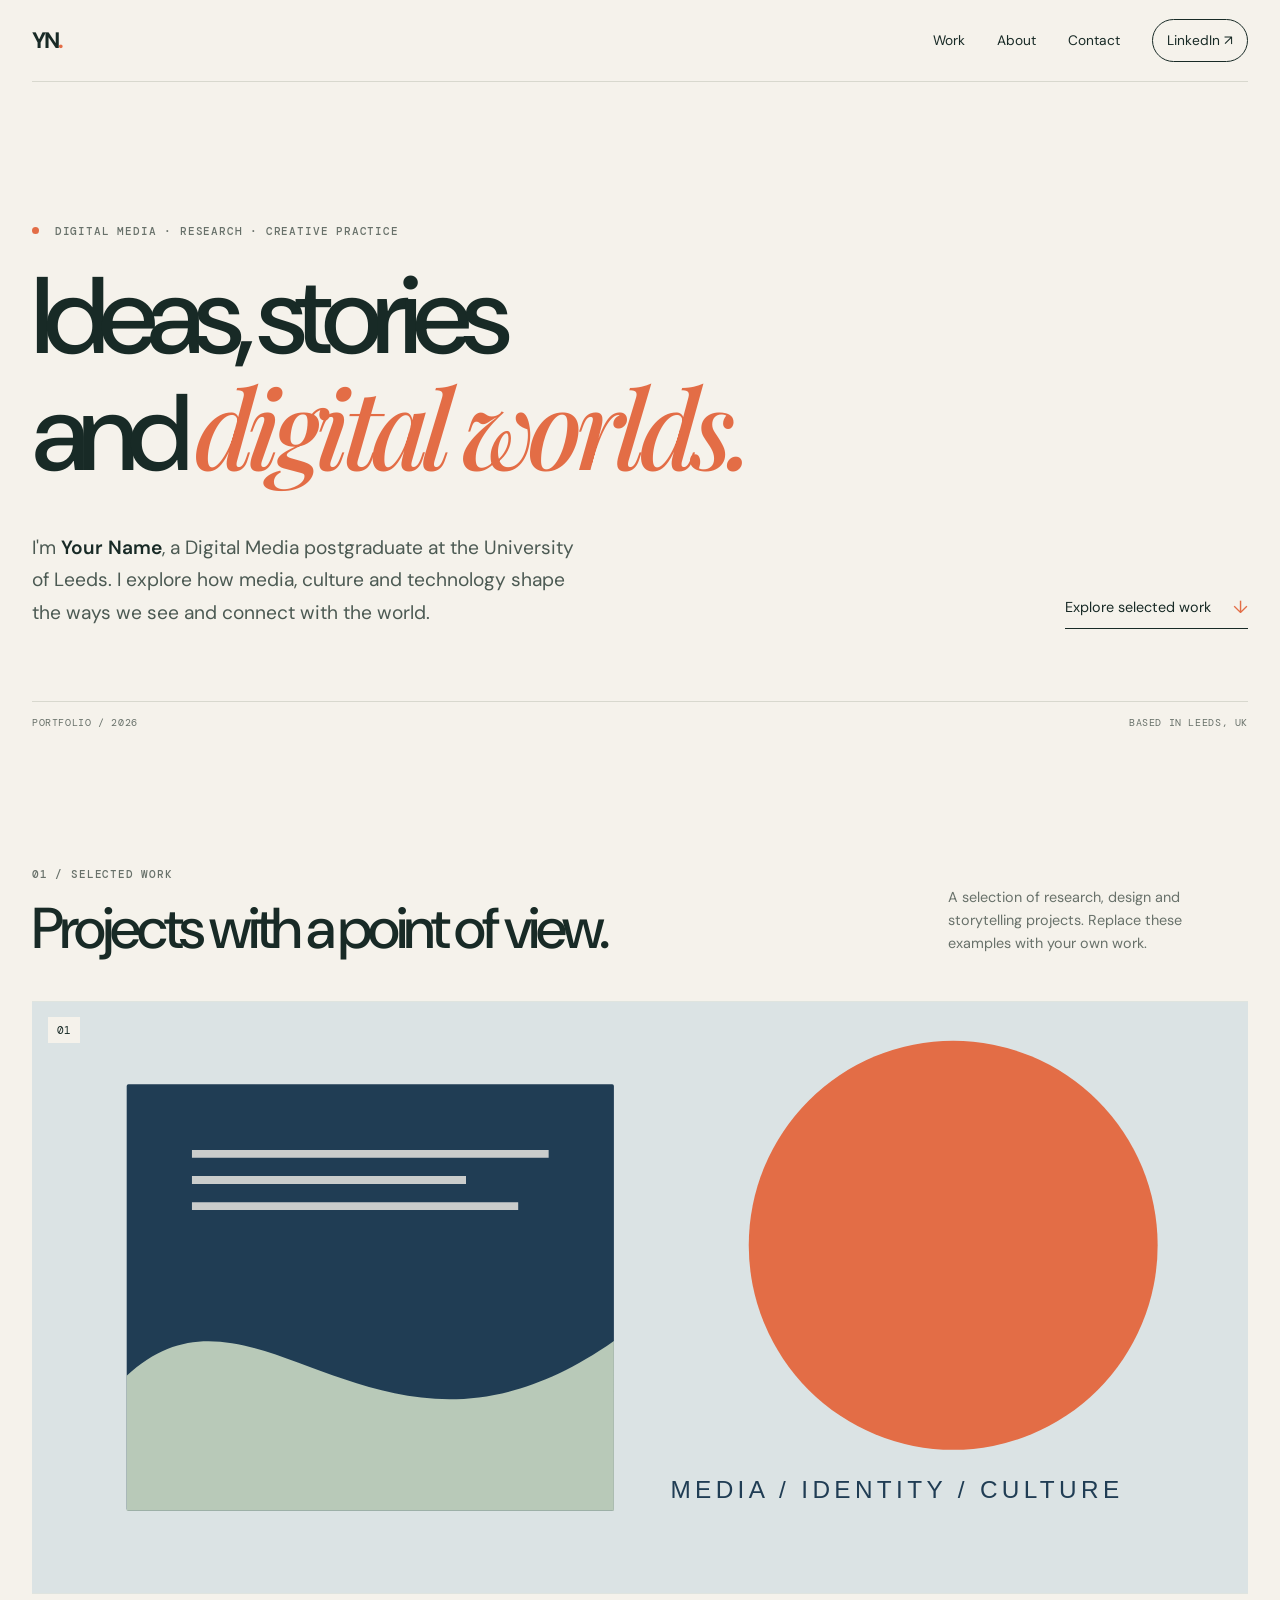
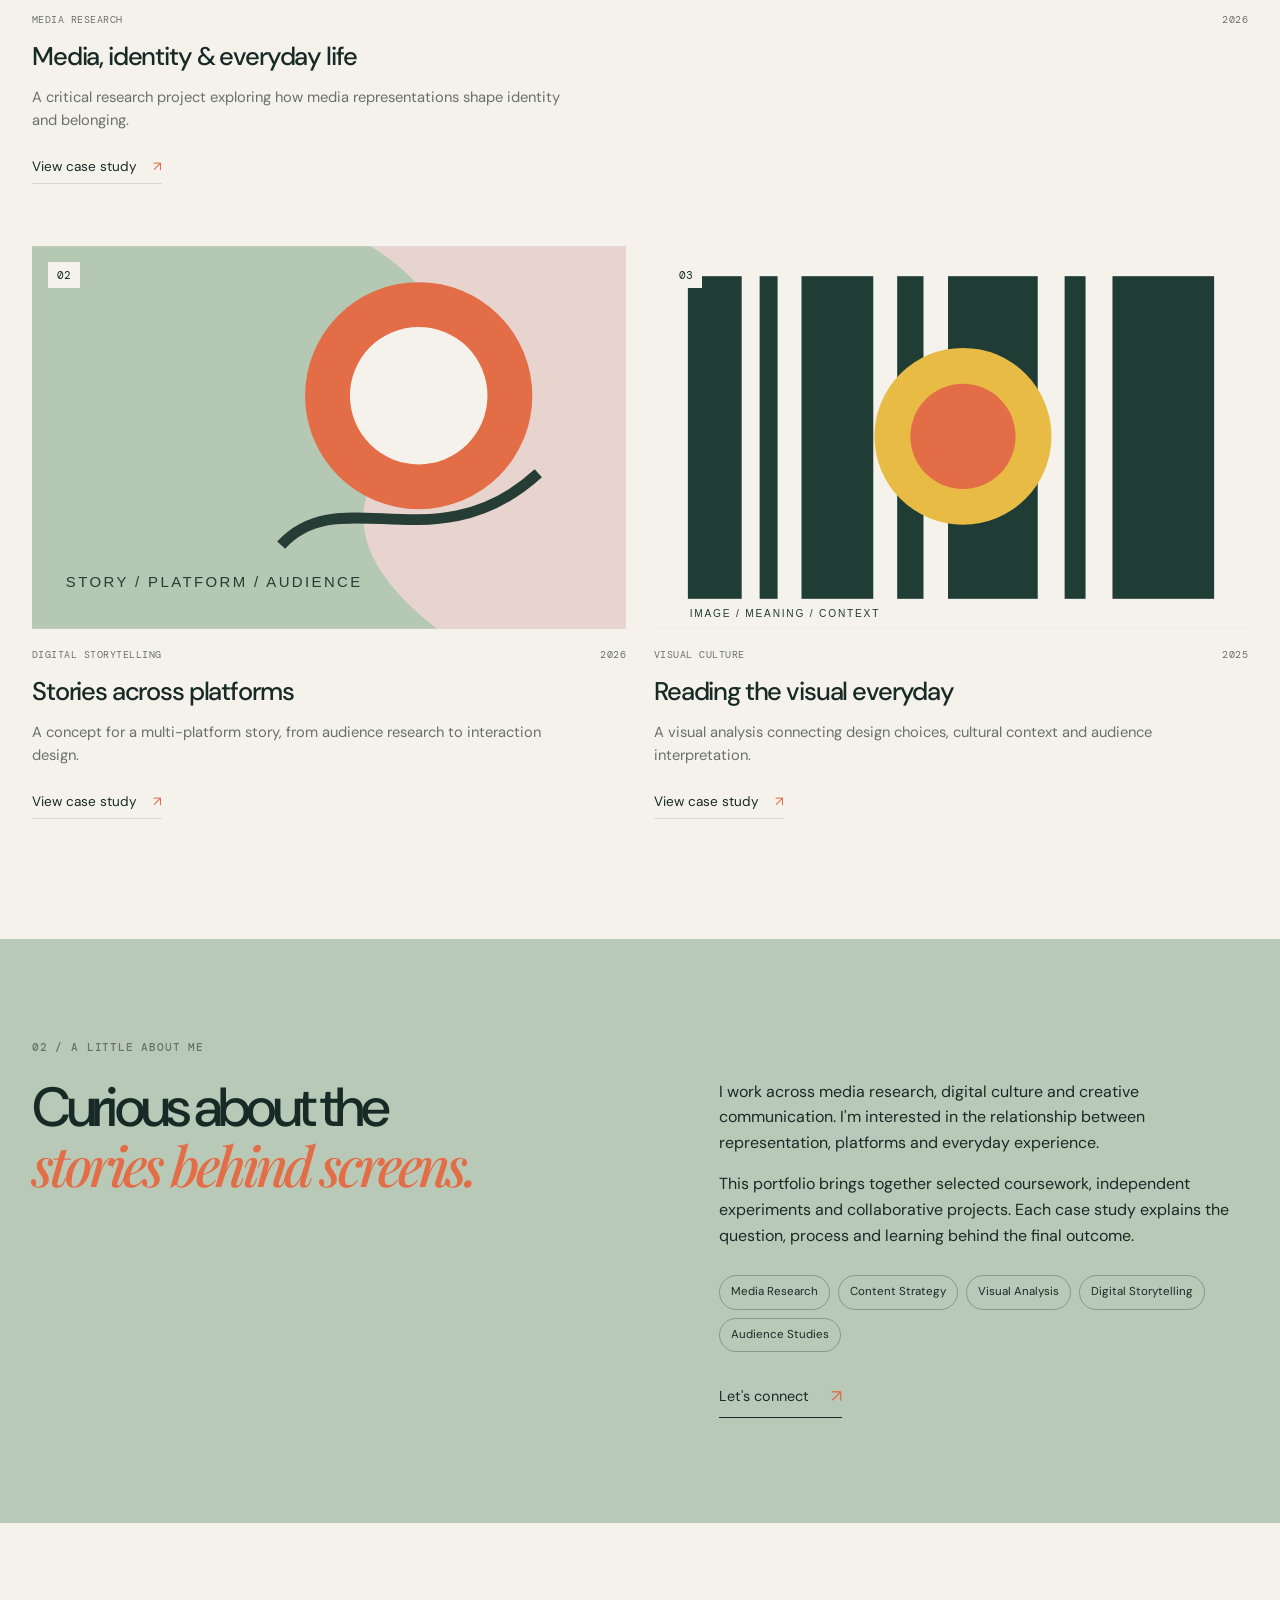
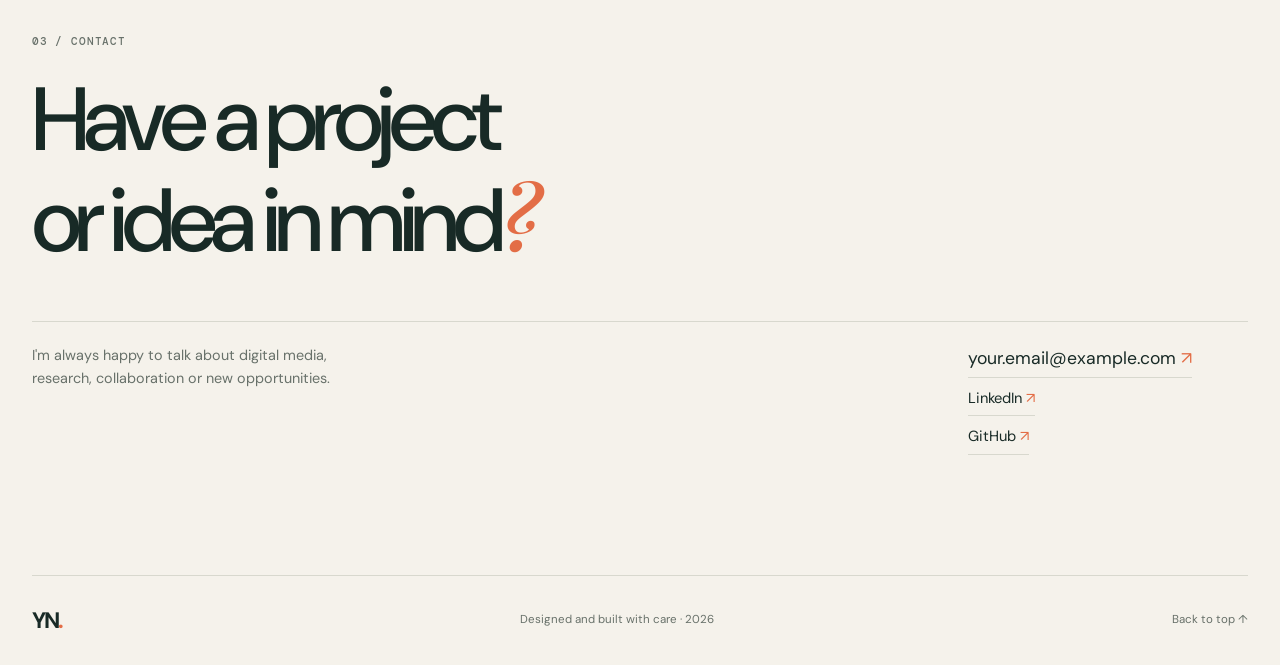
==== index.html @ c0934426 "Add files via upload" ====
<!doctype html>
<html lang="en">
<head>
  <meta charset="utf-8">
  <meta name="viewport" content="width=device-width, initial-scale=1">
  <meta name="description" content="Digital media portfolio featuring research, storytelling, and creative projects.">
  <title>Your Name — Digital Media Portfolio</title>
  <link rel="stylesheet" href="style.css">
  <script src="script.js" defer></script>
</head>
<body>
  <a class="skip-link" href="#main">Skip to content</a>
  <header class="site-header">
    <a class="wordmark" href="index.html" aria-label="Your Name homepage">YN<span>.</span></a>
    <button class="nav-toggle" type="button" aria-expanded="false" aria-controls="primary-nav">
      <span class="nav-toggle-lines" aria-hidden="true"></span>
      <span class="sr-only">Toggle navigation</span>
    </button>
    <nav class="primary-nav" id="primary-nav" aria-label="Primary navigation">
      <a href="#work">Work</a>
      <a href="#about">About</a>
      <a href="#contact">Contact</a>
      <a class="nav-resume" href="https://www.linkedin.com/" target="_blank" rel="noreferrer">LinkedIn ↗</a>
    </nav>
  </header>

  <main id="main">
    <section class="hero section-shell" id="home">
      <p class="eyebrow"><span class="status-dot"></span> DIGITAL MEDIA · RESEARCH · CREATIVE PRACTICE</p>
      <h1>Ideas, stories<br>and <span class="serif-accent">digital worlds.</span></h1>
      <div class="hero-bottom">
        <p class="hero-intro">I'm <strong>Your Name</strong>, a Digital Media postgraduate at the University of Leeds. I explore how media, culture and technology shape the ways we see and connect with the world.</p>
        <a class="text-link" href="#work">Explore selected work <span aria-hidden="true">↓</span></a>
      </div>
      <div class="hero-rule"><span>PORTFOLIO / 2026</span><span>BASED IN LEEDS, UK</span></div>
    </section>

    <section class="work-section section-shell" id="work">
      <div class="section-heading">
        <div><p class="eyebrow">01 / SELECTED WORK</p><h2>Projects with a point of view.</h2></div>
        <p class="section-note">A selection of research, design and storytelling projects. Replace these examples with your own work.</p>
      </div>
      <div class="project-grid">
        <article class="project-card project-card-featured">
          <a class="project-image" href="project-01.html" aria-label="Open Media and Identity project">
            <img src="assets/project-01.svg" alt="Abstract editorial artwork in blue, cream and orange">
            <span class="image-index">01</span>
          </a>
          <div class="project-meta"><span>MEDIA RESEARCH</span><span>2026</span></div>
          <h3><a href="project-01.html">Media, identity & everyday life</a></h3>
          <p>A critical research project exploring how media representations shape identity and belonging.</p>
          <a class="arrow-link" href="project-01.html">View case study <span aria-hidden="true">↗</span></a>
        </article>
        <article class="project-card">
          <a class="project-image" href="project-02.html" aria-label="Open Digital Storytelling project">
            <img src="assets/project-02.svg" alt="Abstract digital storytelling artwork with layered pink and green shapes">
            <span class="image-index">02</span>
          </a>
          <div class="project-meta"><span>DIGITAL STORYTELLING</span><span>2026</span></div>
          <h3><a href="project-02.html">Stories across platforms</a></h3>
          <p>A concept for a multi-platform story, from audience research to interaction design.</p>
          <a class="arrow-link" href="project-02.html">View case study <span aria-hidden="true">↗</span></a>
        </article>
        <article class="project-card">
          <a class="project-image" href="project-03.html" aria-label="Open Visual Culture project">
            <img src="assets/project-03.svg" alt="Abstract visual culture artwork made from black-and-white patterns and a yellow circle">
            <span class="image-index">03</span>
          </a>
          <div class="project-meta"><span>VISUAL CULTURE</span><span>2025</span></div>
          <h3><a href="project-03.html">Reading the visual everyday</a></h3>
          <p>A visual analysis connecting design choices, cultural context and audience interpretation.</p>
          <a class="arrow-link" href="project-03.html">View case study <span aria-hidden="true">↗</span></a>
        </article>
      </div>
    </section>

    <section class="about-section" id="about">
      <div class="section-shell about-layout">
        <div><p class="eyebrow">02 / A LITTLE ABOUT ME</p><h2>Curious about the<br><span class="serif-accent">stories behind screens.</span></h2></div>
        <div class="about-copy">
          <p>I work across media research, digital culture and creative communication. I'm interested in the relationship between representation, platforms and everyday experience.</p>
          <p>This portfolio brings together selected coursework, independent experiments and collaborative projects. Each case study explains the question, process and learning behind the final outcome.</p>
          <div class="skill-tags" aria-label="Areas of interest"><span>Media Research</span><span>Content Strategy</span><span>Visual Analysis</span><span>Digital Storytelling</span><span>Audience Studies</span></div>
          <a class="text-link" href="#contact">Let's connect <span aria-hidden="true">↗</span></a>
        </div>
      </div>
    </section>

    <section class="contact-section section-shell" id="contact">
      <p class="eyebrow">03 / CONTACT</p>
      <h2>Have a project<br>or idea in mind<span class="serif-accent">?</span></h2>
      <div class="contact-bottom">
        <p>I'm always happy to talk about digital media, research, collaboration or new opportunities.</p>
        <div class="contact-links">
          <a class="contact-email" href="mailto:your.email@example.com">your.email@example.com <span aria-hidden="true">↗</span></a>
          <a href="https://www.linkedin.com/" target="_blank" rel="noreferrer">LinkedIn <span aria-hidden="true">↗</span></a>
          <a href="https://github.com/" target="_blank" rel="noreferrer">GitHub <span aria-hidden="true">↗</span></a>
        </div>
      </div>
    </section>
  </main>

  <footer class="site-footer section-shell"><a class="wordmark" href="#home">YN<span>.</span></a><p>Designed and built with care · <span id="year">2026</span></p><a href="#home">Back to top ↑</a></footer>
</body>
</html>
---- style.css ----
@import url('https://fonts.googleapis.com/css2?family=DM+Mono:wght@400;500&family=DM+Sans:wght@400;500;600;700&family=Playfair+Display:ital,wght@1,500&display=swap');

:root {
  --paper: #f5f2eb;
  --ink: #182a26;
  --muted: #68716a;
  --line: #d8d8ce;
  --accent: #e36d46;
  --green: #b9c9b7;
  --font-body: 'DM Sans', Arial, sans-serif;
  --font-mono: 'DM Mono', monospace;
  --page-width: 1240px;
}

* { box-sizing: border-box; }
html { scroll-behavior: smooth; scroll-padding-top: 90px; }
body { margin: 0; background: var(--paper); color: var(--ink); font-family: var(--font-body); line-height: 1.6; }
a { color: inherit; text-decoration: none; }
img { display: block; max-width: 100%; }
button { font: inherit; }
::selection { background: var(--accent); color: #fffaf2; }
.section-shell { width: min(var(--page-width), calc(100% - 64px)); margin-inline: auto; }
.sr-only { position: absolute; width: 1px; height: 1px; padding: 0; margin: -1px; overflow: hidden; clip: rect(0,0,0,0); white-space: nowrap; border: 0; }
.skip-link { position: absolute; z-index: 100; top: -60px; left: 16px; background: var(--ink); color: white; padding: 10px 14px; }
.skip-link:focus { top: 12px; }

.site-header { height: 82px; width: min(var(--page-width), calc(100% - 64px)); margin: auto; display: flex; align-items: center; justify-content: space-between; border-bottom: 1px solid var(--line); }
.wordmark { font-size: 1.4rem; font-weight: 700; letter-spacing: -.08em; }
.wordmark span { color: var(--accent); }
.primary-nav { display: flex; align-items: center; gap: 32px; font-size: .86rem; }
.primary-nav a { transition: color .2s ease; }
.primary-nav a:hover, .primary-nav a:focus-visible { color: var(--accent); }
.primary-nav .nav-resume { border: 1px solid var(--ink); padding: 9px 14px; border-radius: 100px; }
.nav-toggle { display: none; }

.hero { padding-top: clamp(76px, 11vw, 150px); padding-bottom: 32px; }
.eyebrow { margin: 0 0 24px; color: var(--muted); font: 500 .68rem/1.5 var(--font-mono); letter-spacing: .075em; }
.status-dot { display: inline-block; width: 7px; height: 7px; margin-right: 8px; border-radius: 50%; background: var(--accent); vertical-align: 1px; }
h1, h2, h3, p { margin-top: 0; }
h1 { max-width: 950px; margin-bottom: 44px; font-size: clamp(3.4rem, 8.5vw, 7.8rem); font-weight: 500; line-height: .99; letter-spacing: -.085em; }
.serif-accent { color: var(--accent); font-family: 'Playfair Display', Georgia, serif; font-weight: 500; font-style: italic; letter-spacing: -.07em; }
.hero-bottom { display: flex; justify-content: space-between; align-items: end; gap: 36px; padding-bottom: 72px; }
.hero-intro { max-width: 550px; margin: 0; color: #4c5a53; font-size: clamp(1rem, 1.5vw, 1.2rem); line-height: 1.7; }
.hero-intro strong { color: var(--ink); font-weight: 600; }
.text-link { display: inline-flex; align-items: center; gap: 22px; padding-bottom: 7px; border-bottom: 1px solid var(--ink); font-size: .9rem; white-space: nowrap; }
.text-link span { color: var(--accent); font-size: 1.1rem; }
.hero-rule { display: flex; justify-content: space-between; padding-top: 14px; border-top: 1px solid var(--line); color: var(--muted); font: .64rem var(--font-mono); letter-spacing: .06em; }

.work-section { padding-top: 105px; padding-bottom: 120px; }
.section-heading { display: flex; justify-content: space-between; align-items: end; gap: 32px; margin-bottom: 42px; }
.section-heading .eyebrow { margin-bottom: 16px; }
h2 { margin-bottom: 0; font-size: clamp(2rem, 4.5vw, 4.2rem); line-height: 1.04; font-weight: 500; letter-spacing: -.07em; }
.section-note { max-width: 300px; margin: 0 0 4px; color: var(--muted); font-size: .9rem; }
.project-grid { display: grid; grid-template-columns: repeat(2, minmax(0, 1fr)); gap: 62px 28px; }
.project-card-featured { grid-column: 1 / -1; }
.project-image { position: relative; display: block; overflow: hidden; background: #e1e4da; aspect-ratio: 1.55; }
.project-card-featured .project-image { aspect-ratio: 2.05; }
.project-image img { width: 100%; height: 100%; object-fit: cover; transition: transform .5s cubic-bezier(.2,.65,.3,1); }
.project-image:hover img, .project-image:focus-visible img { transform: scale(1.025); }
.image-index { position: absolute; top: 16px; left: 16px; padding: 6px 9px; color: var(--ink); background: var(--paper); font: .7rem var(--font-mono); }
.project-meta { display: flex; justify-content: space-between; margin-top: 19px; color: var(--muted); font: .62rem var(--font-mono); letter-spacing: .05em; }
.project-card h3 { margin: 11px 0 8px; font-size: clamp(1.35rem, 2vw, 1.8rem); font-weight: 500; letter-spacing: -.045em; }
.project-card h3 a:hover { color: var(--accent); }
.project-card > p { max-width: 540px; margin-bottom: 20px; color: var(--muted); font-size: .92rem; }
.arrow-link { display: inline-flex; gap: 16px; align-items: center; font-size: .85rem; border-bottom: 1px solid var(--line); padding-bottom: 5px; }
.arrow-link span { color: var(--accent); }

.about-section { padding-block: 100px 105px; background: var(--green); }
.about-layout { display: grid; grid-template-columns: 1.05fr .95fr; gap: 8vw; }
.about-layout h2 { font-size: clamp(2.2rem, 4.3vw, 4.1rem); }
.about-copy { padding-top: 40px; }
.about-copy p { max-width: 550px; font-size: 1rem; }
.skill-tags { display: flex; flex-wrap: wrap; gap: 8px; margin: 27px 0 30px; }
.skill-tags span { border: 1px solid rgba(24,42,38,.3); border-radius: 100px; padding: 7px 11px; font-size: .72rem; }

.contact-section { padding-top: 110px; padding-bottom: 120px; }
.contact-section h2 { font-size: clamp(3rem, 7vw, 6.4rem); }
.contact-bottom { display: flex; justify-content: space-between; gap: 40px; margin-top: 54px; padding-top: 22px; border-top: 1px solid var(--line); }
.contact-bottom > p { max-width: 330px; color: var(--muted); font-size: .9rem; }
.contact-links { min-width: 280px; display: flex; flex-direction: column; align-items: flex-start; gap: 9px; font-size: .92rem; }
.contact-links a { border-bottom: 1px solid var(--line); padding-bottom: 5px; }
.contact-links a span { color: var(--accent); }
.contact-email { font-size: 1.1rem; }
.site-footer { display: flex; align-items: center; justify-content: space-between; gap: 24px; min-height: 90px; border-top: 1px solid var(--line); color: var(--muted); font-size: .72rem; }
.site-footer p { margin: 0; }
.site-footer .wordmark { color: var(--ink); }

/* Case-study pages */
.case-hero { padding-top: 90px; padding-bottom: 60px; }
.back-link { display: inline-block; margin-bottom: 52px; color: var(--muted); font-size: .82rem; }
.back-link:hover { color: var(--accent); }
.case-hero h1 { max-width: 950px; margin-bottom: 30px; font-size: clamp(3rem, 7vw, 6.7rem); }
.case-deck { max-width: 660px; color: #4c5a53; font-size: clamp(1.05rem, 1.7vw, 1.35rem); }
.case-facts { display: grid; grid-template-columns: repeat(3, minmax(0, 1fr)); gap: 20px; margin-top: 54px; padding-top: 18px; border-top: 1px solid var(--line); }
.case-fact-label { display: block; margin-bottom: 6px; color: var(--muted); font: .65rem var(--font-mono); text-transform: uppercase; }
.case-fact-value { font-size: .9rem; }
.case-cover { width: 100%; max-height: 620px; aspect-ratio: 1.75; object-fit: cover; background: var(--green); }
.case-content { width: min(820px, calc(100% - 48px)); margin: 80px auto 110px; }
.case-content section { display: grid; grid-template-columns: 170px 1fr; gap: 30px; padding: 28px 0; border-top: 1px solid var(--line); }
.case-content h2 { font-size: 1rem; letter-spacing: -.02em; }
.case-content p, .case-content li { color: #4c5a53; font-size: .97rem; }
.case-content p:last-child { margin-bottom: 0; }
.case-content ul { padding-left: 20px; }
.case-next { margin-top: 38px; padding: 28px; background: #e7e5dc; }
.case-next p { margin-bottom: 8px; font: .65rem var(--font-mono); text-transform: uppercase; }
.case-next a { display: inline-block; font-size: 1.25rem; border-bottom: 1px solid var(--ink); }

@media (max-width: 720px) {
  .section-shell, .site-header { width: min(100% - 40px, var(--page-width)); }
  .site-header { height: 70px; }
  .nav-toggle { display: block; width: 42px; height: 42px; border: 1px solid var(--line); border-radius: 50%; background: transparent; cursor: pointer; }
  .nav-toggle-lines, .nav-toggle-lines::before, .nav-toggle-lines::after { display: block; position: relative; width: 16px; height: 1px; margin: auto; background: var(--ink); content: ''; }
  .nav-toggle-lines::before { position: absolute; top: -5px; }
  .nav-toggle-lines::after { position: absolute; top: 5px; }
  .primary-nav { display: none; position: absolute; z-index: 10; top: 70px; left: 0; right: 0; padding: 22px 20px 26px; flex-direction: column; align-items: flex-start; gap: 20px; background: var(--paper); border-bottom: 1px solid var(--line); }
  .primary-nav.is-open { display: flex; }
  .primary-nav .nav-resume { padding: 7px 12px; }
  .hero { padding-top: 76px; }
  h1 { font-size: clamp(3.2rem, 15vw, 5.7rem); margin-bottom: 32px; }
  .hero-bottom, .section-heading, .contact-bottom { align-items: flex-start; flex-direction: column; }
  .hero-bottom { padding-bottom: 48px; gap: 25px; }
  .work-section { padding-block: 76px 84px; }
  .section-heading { gap: 18px; }
  .project-grid { grid-template-columns: 1fr; gap: 42px; }
  .project-card-featured { grid-column: auto; }
  .project-card-featured .project-image, .project-image { aspect-ratio: 1.25; }
  .about-section { padding-block: 76px; }
  .about-layout { grid-template-columns: 1fr; gap: 20px; }
  .about-copy { padding-top: 10px; }
  .contact-section { padding-block: 80px; }
  .contact-bottom { gap: 24px; margin-top: 34px; }
  .contact-links { min-width: 0; }
  .site-footer { flex-wrap: wrap; padding-block: 22px; }
  .site-footer p { order: 3; width: 100%; }
  .case-hero { padding-top: 64px; }
  .back-link { margin-bottom: 34px; }
  .case-facts { grid-template-columns: 1fr; gap: 16px; margin-top: 35px; }
  .case-content { margin-block: 55px 75px; }
  .case-content section { grid-template-columns: 1fr; gap: 14px; }
}

@media (prefers-reduced-motion: reduce) {
  html { scroll-behavior: auto; }
  *, *::before, *::after { transition-duration: .01ms !important; animation-duration: .01ms !important; animation-iteration-count: 1 !important; }
}
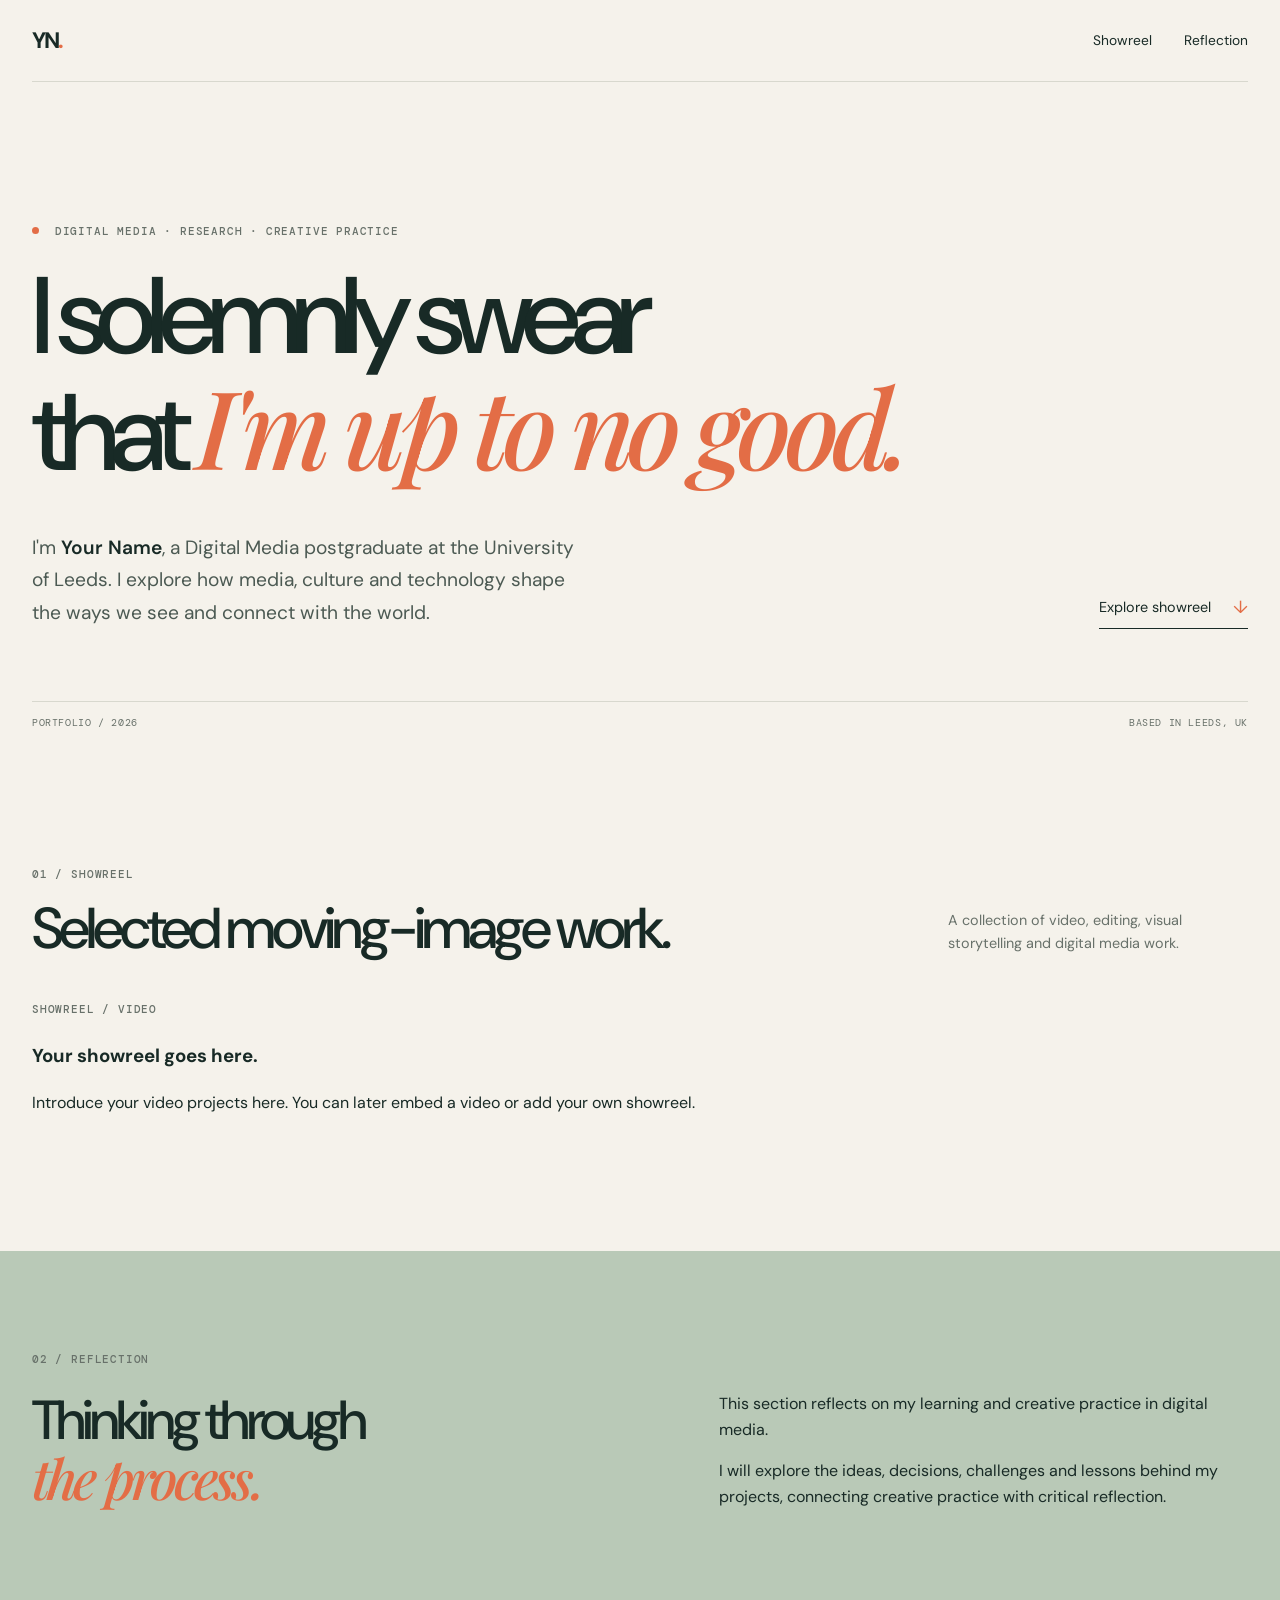
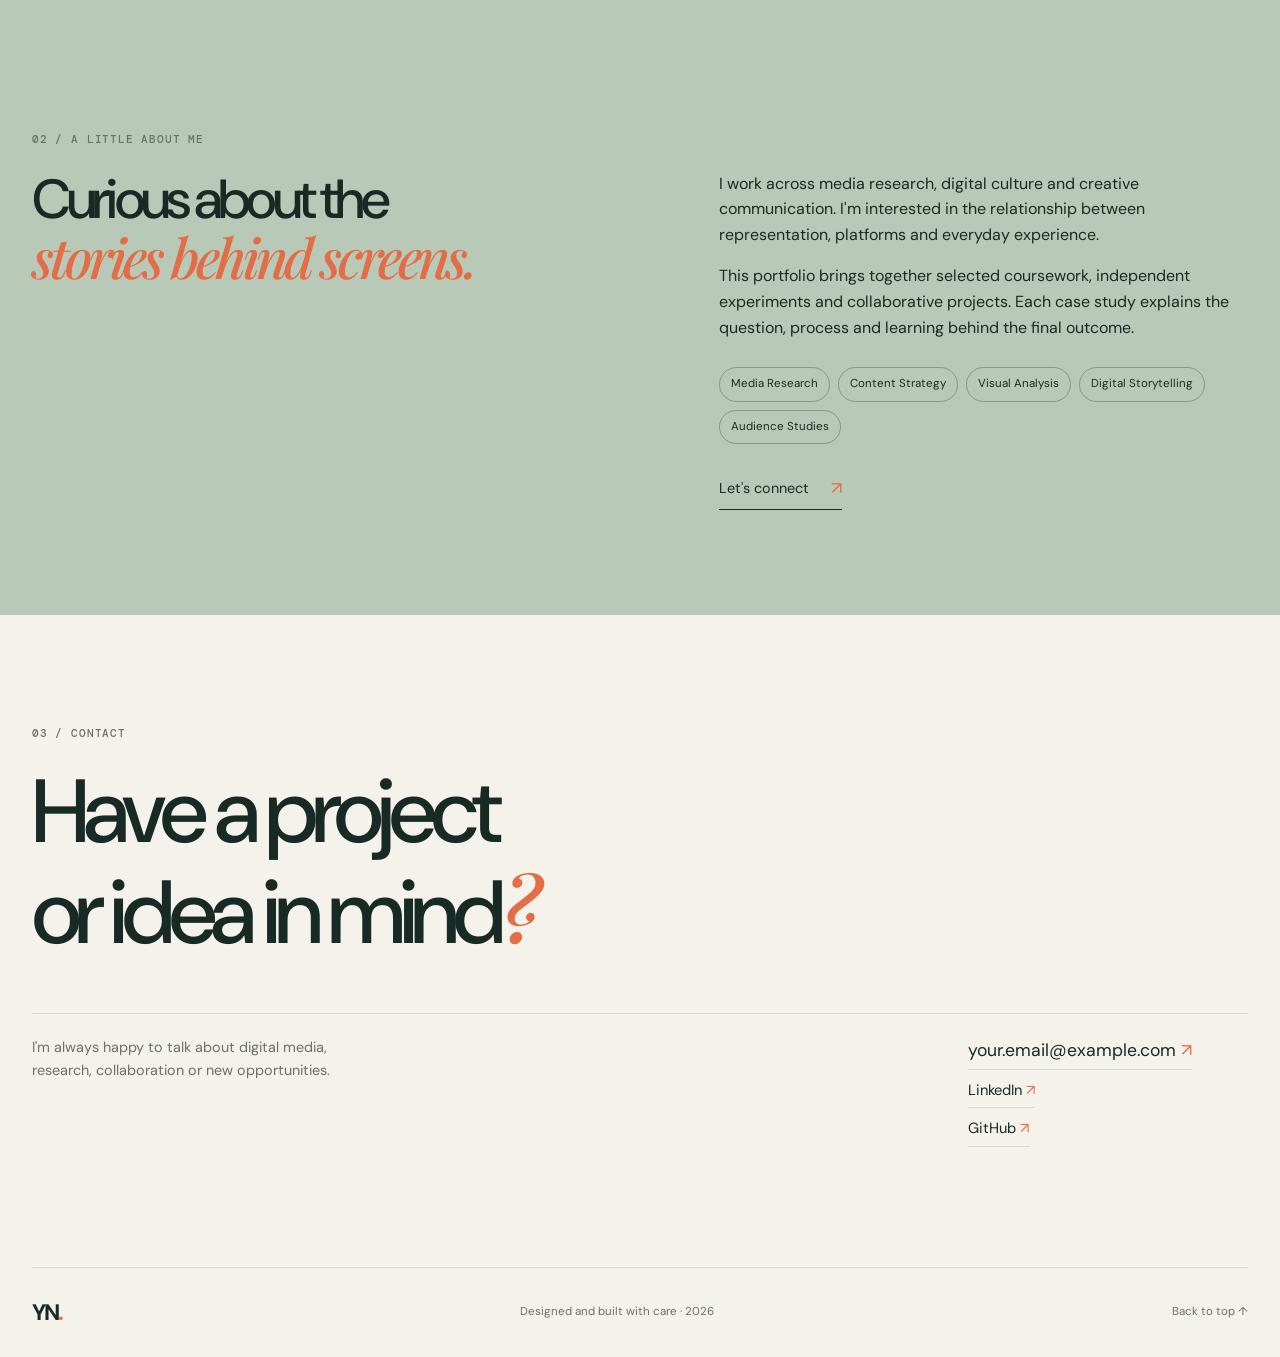
==== commit 2a0fcf78: "Revise navigation and add showreel/reflection sections Updated navigation links and modified hero se" ====
--- a/index.html
+++ b/index.html
@@ -16,63 +16,75 @@
       <span class="nav-toggle-lines" aria-hidden="true"></span>
       <span class="sr-only">Toggle navigation</span>
     </button>
-    <nav class="primary-nav" id="primary-nav" aria-label="Primary navigation">
-      <a href="#work">Work</a>
-      <a href="#about">About</a>
-      <a href="#contact">Contact</a>
-      <a class="nav-resume" href="https://www.linkedin.com/" target="_blank" rel="noreferrer">LinkedIn ↗</a>
-    </nav>
+   <nav class="primary-nav" id="primary-nav" aria-label="Primary navigation">
+  <a href="#showreel">Showreel</a>
+  <a href="#reflection">Reflection</a>
+</nav>
   </header>
 
   <main id="main">
     <section class="hero section-shell" id="home">
       <p class="eyebrow"><span class="status-dot"></span> DIGITAL MEDIA · RESEARCH · CREATIVE PRACTICE</p>
-      <h1>Ideas, stories<br>and <span class="serif-accent">digital worlds.</span></h1>
+      <h1>I solemnly swear<br>that <span class="serif-accent">I'm up to no good.</span></h1>
       <div class="hero-bottom">
         <p class="hero-intro">I'm <strong>Your Name</strong>, a Digital Media postgraduate at the University of Leeds. I explore how media, culture and technology shape the ways we see and connect with the world.</p>
-        <a class="text-link" href="#work">Explore selected work <span aria-hidden="true">↓</span></a>
+        <a class="text-link" href="#showreel">Explore showreel <span aria-hidden="true">↓</span></a>
       </div>
       <div class="hero-rule"><span>PORTFOLIO / 2026</span><span>BASED IN LEEDS, UK</span></div>
     </section>
 
-    <section class="work-section section-shell" id="work">
-      <div class="section-heading">
-        <div><p class="eyebrow">01 / SELECTED WORK</p><h2>Projects with a point of view.</h2></div>
-        <p class="section-note">A selection of research, design and storytelling projects. Replace these examples with your own work.</p>
-      </div>
-      <div class="project-grid">
-        <article class="project-card project-card-featured">
-          <a class="project-image" href="project-01.html" aria-label="Open Media and Identity project">
-            <img src="assets/project-01.svg" alt="Abstract editorial artwork in blue, cream and orange">
-            <span class="image-index">01</span>
-          </a>
-          <div class="project-meta"><span>MEDIA RESEARCH</span><span>2026</span></div>
-          <h3><a href="project-01.html">Media, identity & everyday life</a></h3>
-          <p>A critical research project exploring how media representations shape identity and belonging.</p>
-          <a class="arrow-link" href="project-01.html">View case study <span aria-hidden="true">↗</span></a>
-        </article>
-        <article class="project-card">
-          <a class="project-image" href="project-02.html" aria-label="Open Digital Storytelling project">
-            <img src="assets/project-02.svg" alt="Abstract digital storytelling artwork with layered pink and green shapes">
-            <span class="image-index">02</span>
-          </a>
-          <div class="project-meta"><span>DIGITAL STORYTELLING</span><span>2026</span></div>
-          <h3><a href="project-02.html">Stories across platforms</a></h3>
-          <p>A concept for a multi-platform story, from audience research to interaction design.</p>
-          <a class="arrow-link" href="project-02.html">View case study <span aria-hidden="true">↗</span></a>
-        </article>
-        <article class="project-card">
-          <a class="project-image" href="project-03.html" aria-label="Open Visual Culture project">
-            <img src="assets/project-03.svg" alt="Abstract visual culture artwork made from black-and-white patterns and a yellow circle">
-            <span class="image-index">03</span>
-          </a>
-          <div class="project-meta"><span>VISUAL CULTURE</span><span>2025</span></div>
-          <h3><a href="project-03.html">Reading the visual everyday</a></h3>
-          <p>A visual analysis connecting design choices, cultural context and audience interpretation.</p>
-          <a class="arrow-link" href="project-03.html">View case study <span aria-hidden="true">↗</span></a>
-        </article>
-      </div>
-    </section>
+   <!-- SHOWREEL MODULE -->
+<section class="work-section section-shell" id="showreel">
+  <div class="section-heading">
+    <div>
+      <p class="eyebrow">01 / SHOWREEL</p>
+      <h2>Selected moving-image work.</h2>
+    </div>
+
+    <p class="section-note">
+      A collection of video, editing, visual storytelling
+      and digital media work.
+    </p>
+  </div>
+
+  <div class="showreel-placeholder">
+    <p class="eyebrow">SHOWREEL / VIDEO</p>
+    <h3>Your showreel goes here.</h3>
+    <p>
+      Introduce your video projects here.
+      You can later embed a video or add your own showreel.
+    </p>
+  </div>
+</section>
+
+
+<!-- REFLECTION MODULE -->
+<section class="about-section" id="reflection">
+  <div class="section-shell about-layout">
+
+    <div>
+      <p class="eyebrow">02 / REFLECTION</p>
+      <h2>
+        Thinking through<br>
+        <span class="serif-accent">the process.</span>
+      </h2>
+    </div>
+
+    <div class="about-copy">
+      <p>
+        This section reflects on my learning and creative practice
+        in digital media.
+      </p>
+
+      <p>
+        I will explore the ideas, decisions, challenges and lessons
+        behind my projects, connecting creative practice with
+        critical reflection.
+      </p>
+    </div>
+
+  </div>
+</section>
 
     <section class="about-section" id="about">
       <div class="section-shell about-layout">
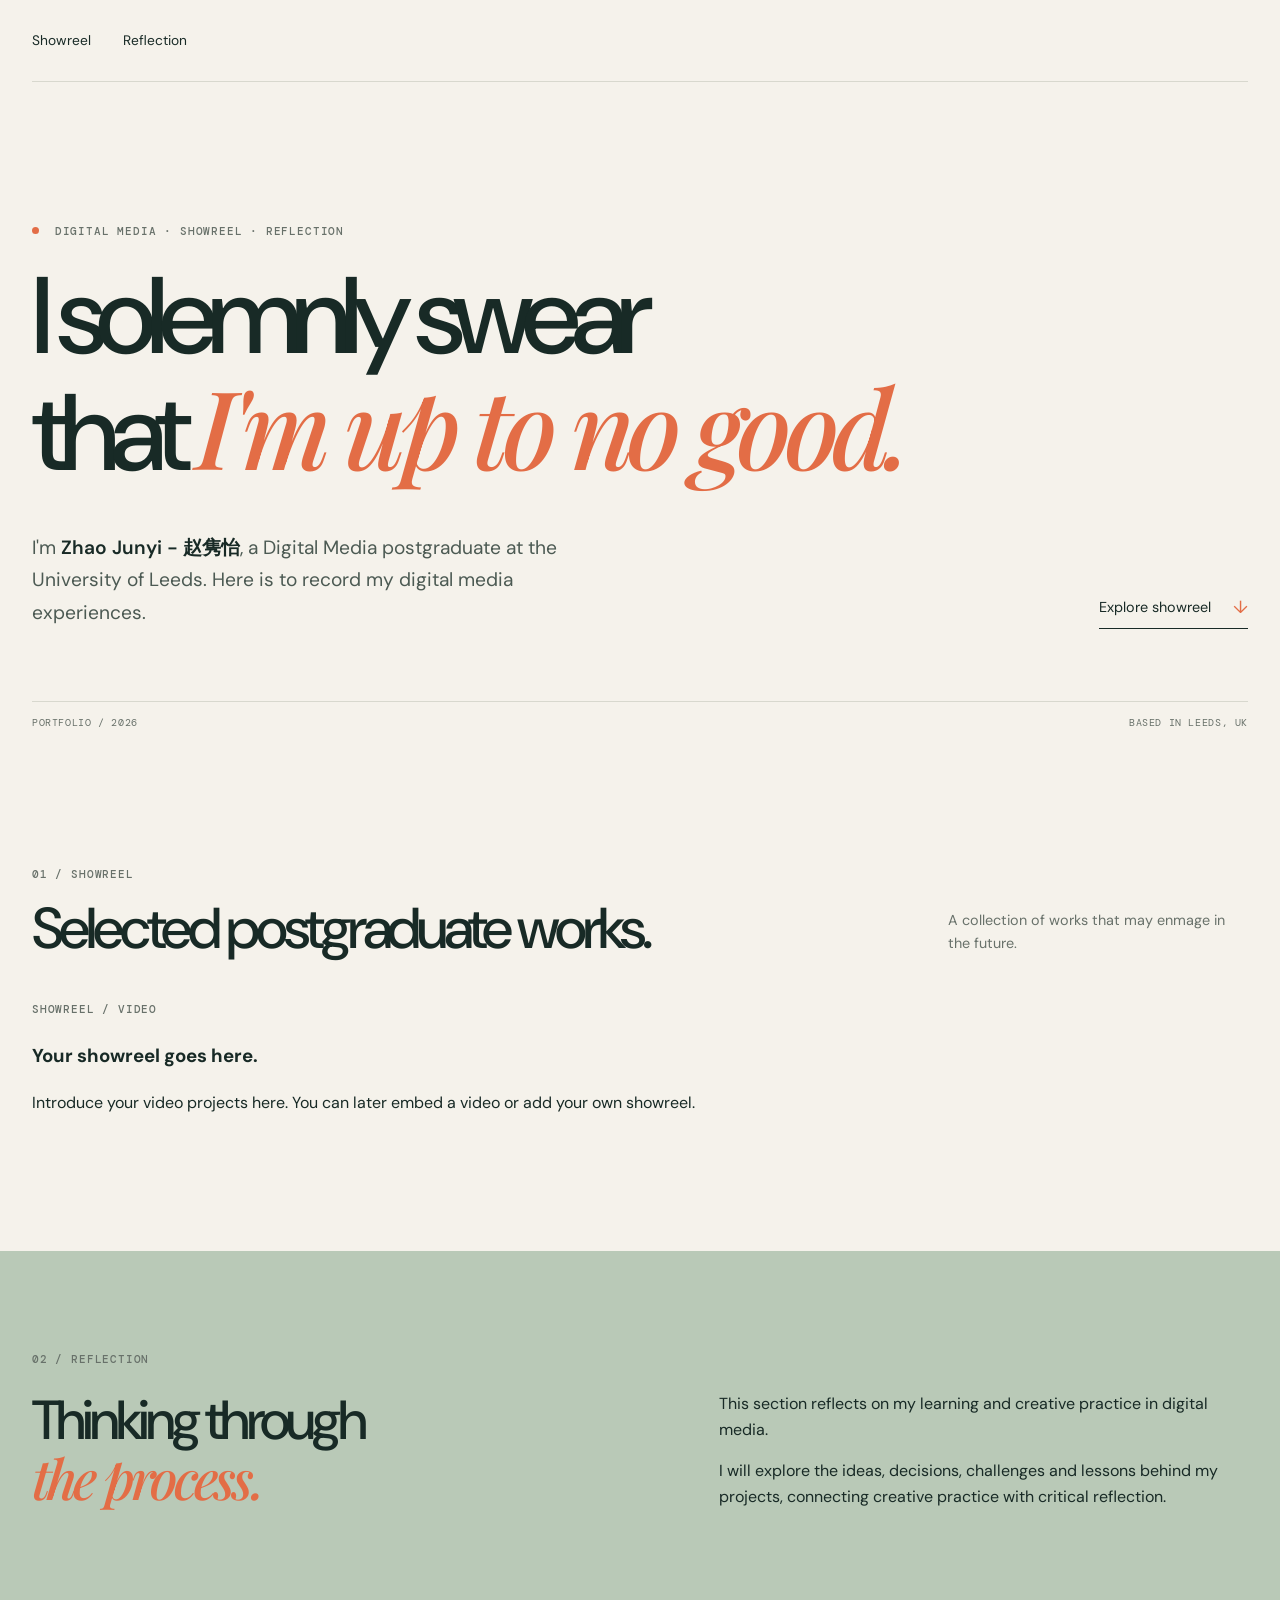
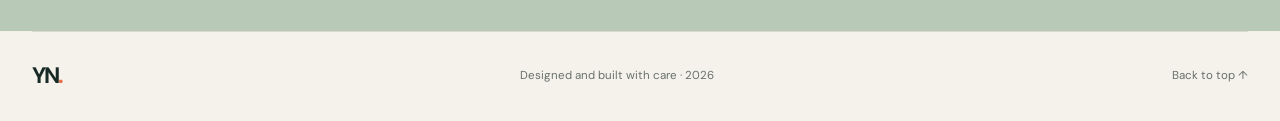
==== commit fb9ea3b1: "Revise hero content and remove about/contact sections Updated content in the hero section and modifi" ====
--- a/index.html
+++ b/index.html
@@ -11,7 +11,6 @@
 <body>
   <a class="skip-link" href="#main">Skip to content</a>
   <header class="site-header">
-    <a class="wordmark" href="index.html" aria-label="Your Name homepage">YN<span>.</span></a>
     <button class="nav-toggle" type="button" aria-expanded="false" aria-controls="primary-nav">
       <span class="nav-toggle-lines" aria-hidden="true"></span>
       <span class="sr-only">Toggle navigation</span>
@@ -24,10 +23,10 @@
 
   <main id="main">
     <section class="hero section-shell" id="home">
-      <p class="eyebrow"><span class="status-dot"></span> DIGITAL MEDIA · RESEARCH · CREATIVE PRACTICE</p>
+      <p class="eyebrow"><span class="status-dot"></span> DIGITAL MEDIA · SHOWREEL · REFLECTION</p>
       <h1>I solemnly swear<br>that <span class="serif-accent">I'm up to no good.</span></h1>
       <div class="hero-bottom">
-        <p class="hero-intro">I'm <strong>Your Name</strong>, a Digital Media postgraduate at the University of Leeds. I explore how media, culture and technology shape the ways we see and connect with the world.</p>
+        <p class="hero-intro">I'm <strong>Zhao Junyi - 赵隽怡</strong>, a Digital Media postgraduate at the University of Leeds. Here is to record my digital media experiences.</p>
         <a class="text-link" href="#showreel">Explore showreel <span aria-hidden="true">↓</span></a>
       </div>
       <div class="hero-rule"><span>PORTFOLIO / 2026</span><span>BASED IN LEEDS, UK</span></div>
@@ -38,12 +37,11 @@
   <div class="section-heading">
     <div>
       <p class="eyebrow">01 / SHOWREEL</p>
-      <h2>Selected moving-image work.</h2>
+      <h2>Selected postgraduate works.</h2>
     </div>
 
     <p class="section-note">
-      A collection of video, editing, visual storytelling
-      and digital media work.
+      A collection of works that may enmage in the future.
     </p>
   </div>
 
@@ -84,32 +82,8 @@
     </div>
 
   </div>
-</section>
 
-    <section class="about-section" id="about">
-      <div class="section-shell about-layout">
-        <div><p class="eyebrow">02 / A LITTLE ABOUT ME</p><h2>Curious about the<br><span class="serif-accent">stories behind screens.</span></h2></div>
-        <div class="about-copy">
-          <p>I work across media research, digital culture and creative communication. I'm interested in the relationship between representation, platforms and everyday experience.</p>
-          <p>This portfolio brings together selected coursework, independent experiments and collaborative projects. Each case study explains the question, process and learning behind the final outcome.</p>
-          <div class="skill-tags" aria-label="Areas of interest"><span>Media Research</span><span>Content Strategy</span><span>Visual Analysis</span><span>Digital Storytelling</span><span>Audience Studies</span></div>
-          <a class="text-link" href="#contact">Let's connect <span aria-hidden="true">↗</span></a>
-        </div>
-      </div>
-    </section>
-
-    <section class="contact-section section-shell" id="contact">
-      <p class="eyebrow">03 / CONTACT</p>
-      <h2>Have a project<br>or idea in mind<span class="serif-accent">?</span></h2>
-      <div class="contact-bottom">
-        <p>I'm always happy to talk about digital media, research, collaboration or new opportunities.</p>
-        <div class="contact-links">
-          <a class="contact-email" href="mailto:your.email@example.com">your.email@example.com <span aria-hidden="true">↗</span></a>
-          <a href="https://www.linkedin.com/" target="_blank" rel="noreferrer">LinkedIn <span aria-hidden="true">↗</span></a>
-          <a href="https://github.com/" target="_blank" rel="noreferrer">GitHub <span aria-hidden="true">↗</span></a>
-        </div>
-      </div>
-    </section>
+  
   </main>
 
   <footer class="site-footer section-shell"><a class="wordmark" href="#home">YN<span>.</span></a><p>Designed and built with care · <span id="year">2026</span></p><a href="#home">Back to top ↑</a></footer>
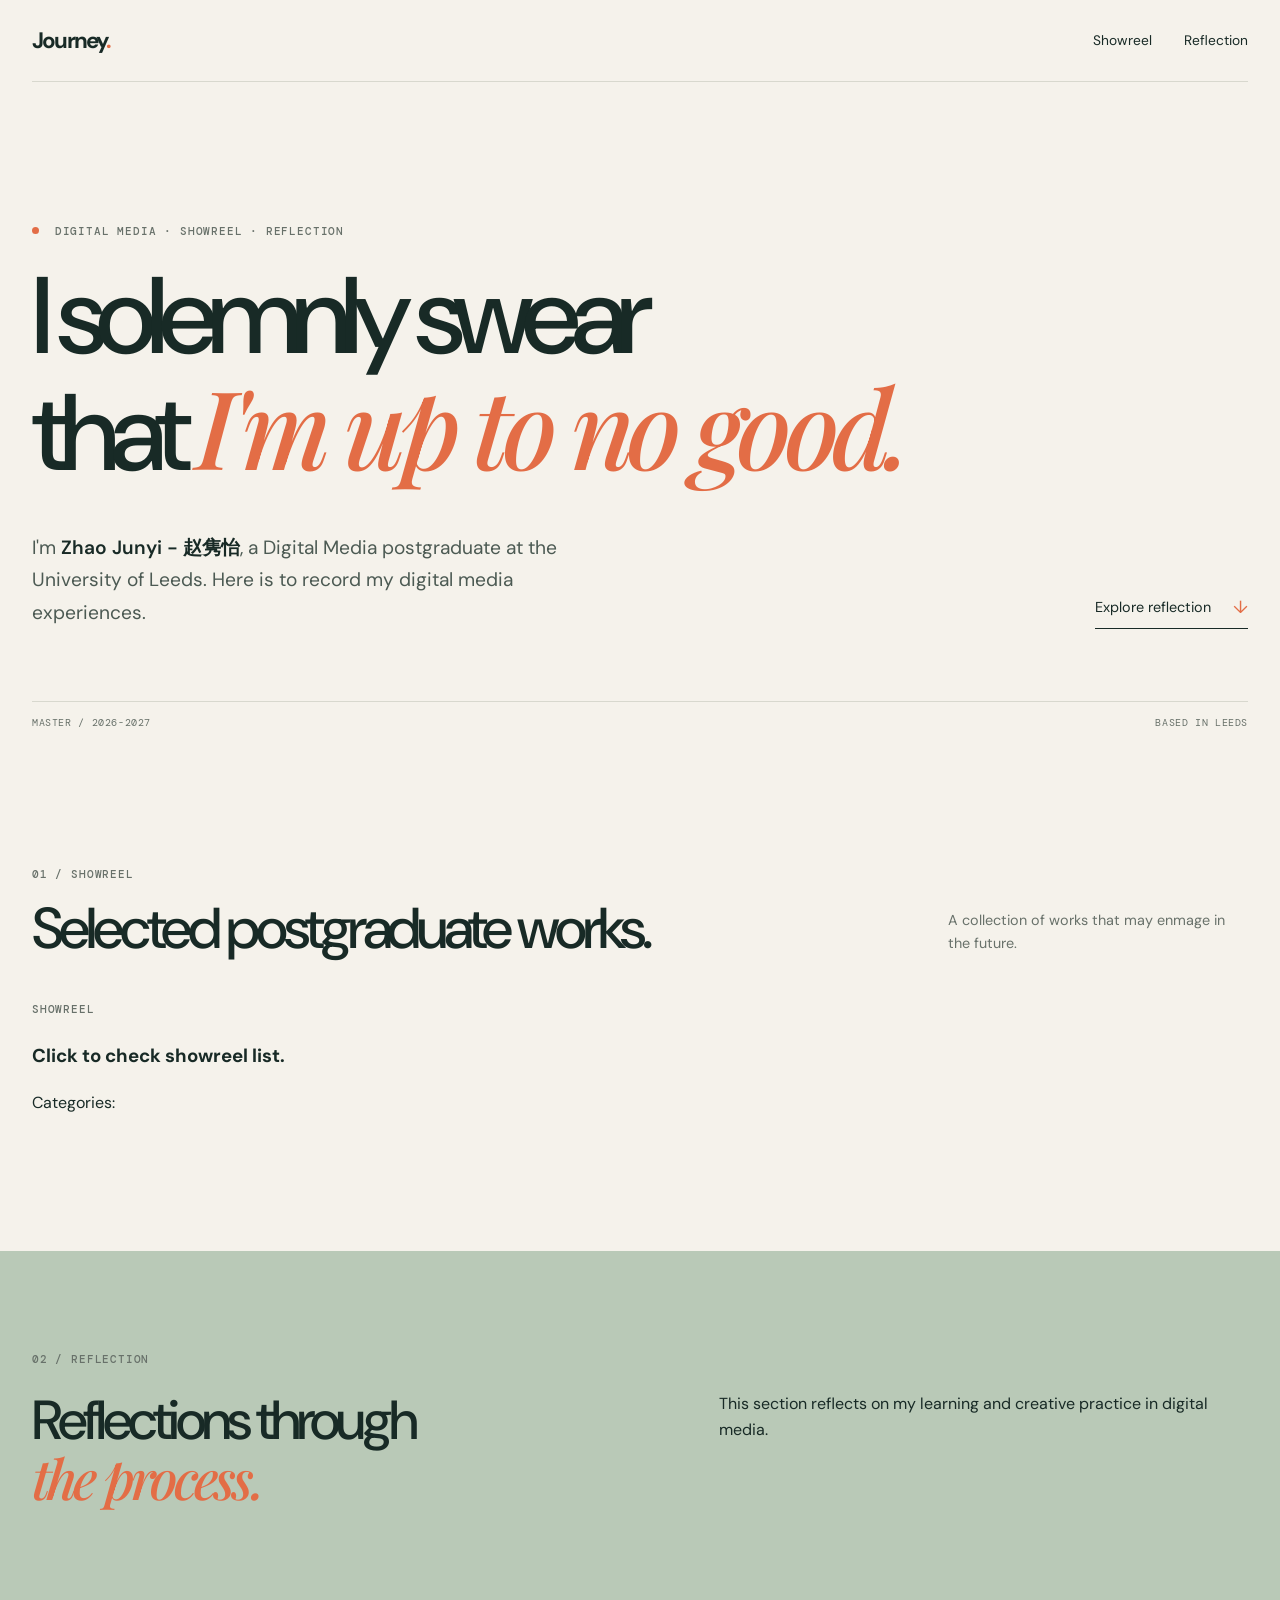
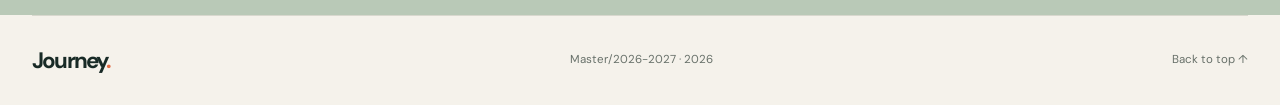
==== commit 760bd72e: "Update index.html for content and structure changes" ====
--- a/index.html
+++ b/index.html
@@ -11,6 +11,7 @@
 <body>
   <a class="skip-link" href="#main">Skip to content</a>
   <header class="site-header">
+    <a class="wordmark" href="#" aria-label="Back to top">Journey<span>.</span></a>
     <button class="nav-toggle" type="button" aria-expanded="false" aria-controls="primary-nav">
       <span class="nav-toggle-lines" aria-hidden="true"></span>
       <span class="sr-only">Toggle navigation</span>
@@ -27,9 +28,9 @@
       <h1>I solemnly swear<br>that <span class="serif-accent">I'm up to no good.</span></h1>
       <div class="hero-bottom">
         <p class="hero-intro">I'm <strong>Zhao Junyi - 赵隽怡</strong>, a Digital Media postgraduate at the University of Leeds. Here is to record my digital media experiences.</p>
-        <a class="text-link" href="#showreel">Explore showreel <span aria-hidden="true">↓</span></a>
+        <a class="text-link" href="#reflection">Explore reflection <span aria-hidden="true">↓</span></a>
       </div>
-      <div class="hero-rule"><span>PORTFOLIO / 2026</span><span>BASED IN LEEDS, UK</span></div>
+      <div class="hero-rule"><span>MASTER / 2026-2027</span><span>BASED IN LEEDS</span></div>
     </section>
 
    <!-- SHOWREEL MODULE -->
@@ -46,11 +47,10 @@
   </div>
 
   <div class="showreel-placeholder">
-    <p class="eyebrow">SHOWREEL / VIDEO</p>
-    <h3>Your showreel goes here.</h3>
+    <p class="eyebrow">SHOWREEL</p>
+    <h3>Click to check showreel list.</h3>
     <p>
-      Introduce your video projects here.
-      You can later embed a video or add your own showreel.
+      Categories:
     </p>
   </div>
 </section>
@@ -63,7 +63,7 @@
     <div>
       <p class="eyebrow">02 / REFLECTION</p>
       <h2>
-        Thinking through<br>
+        Reflections through<br>
         <span class="serif-accent">the process.</span>
       </h2>
     </div>
@@ -73,12 +73,6 @@
         This section reflects on my learning and creative practice
         in digital media.
       </p>
-
-      <p>
-        I will explore the ideas, decisions, challenges and lessons
-        behind my projects, connecting creative practice with
-        critical reflection.
-      </p>
     </div>
 
   </div>
@@ -86,6 +80,6 @@
   
   </main>
 
-  <footer class="site-footer section-shell"><a class="wordmark" href="#home">YN<span>.</span></a><p>Designed and built with care · <span id="year">2026</span></p><a href="#home">Back to top ↑</a></footer>
+  <footer class="site-footer section-shell"><a class="wordmark" href="#home">Journey<span>.</span></a><p>Master/2026-2027 · <span id="year">2026</span></p><a href="#home">Back to top ↑</a></footer>
 </body>
 </html>
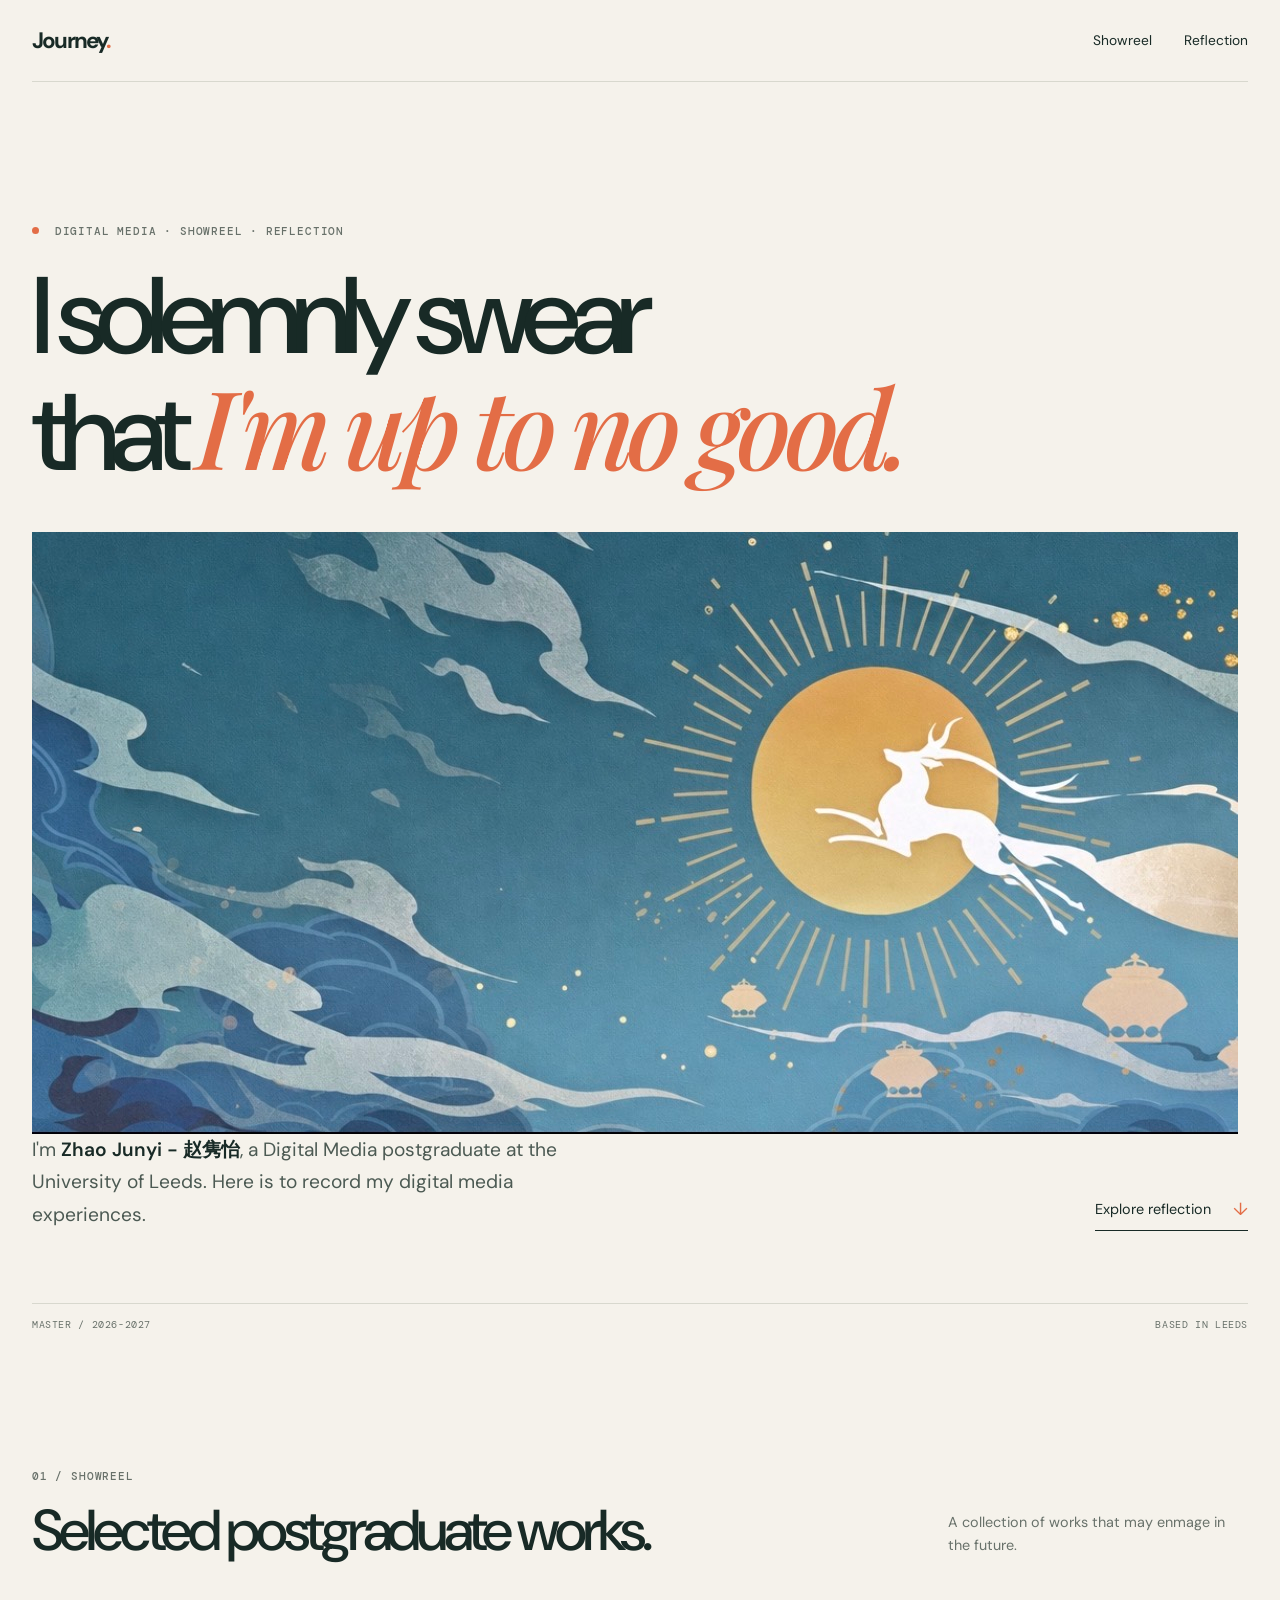
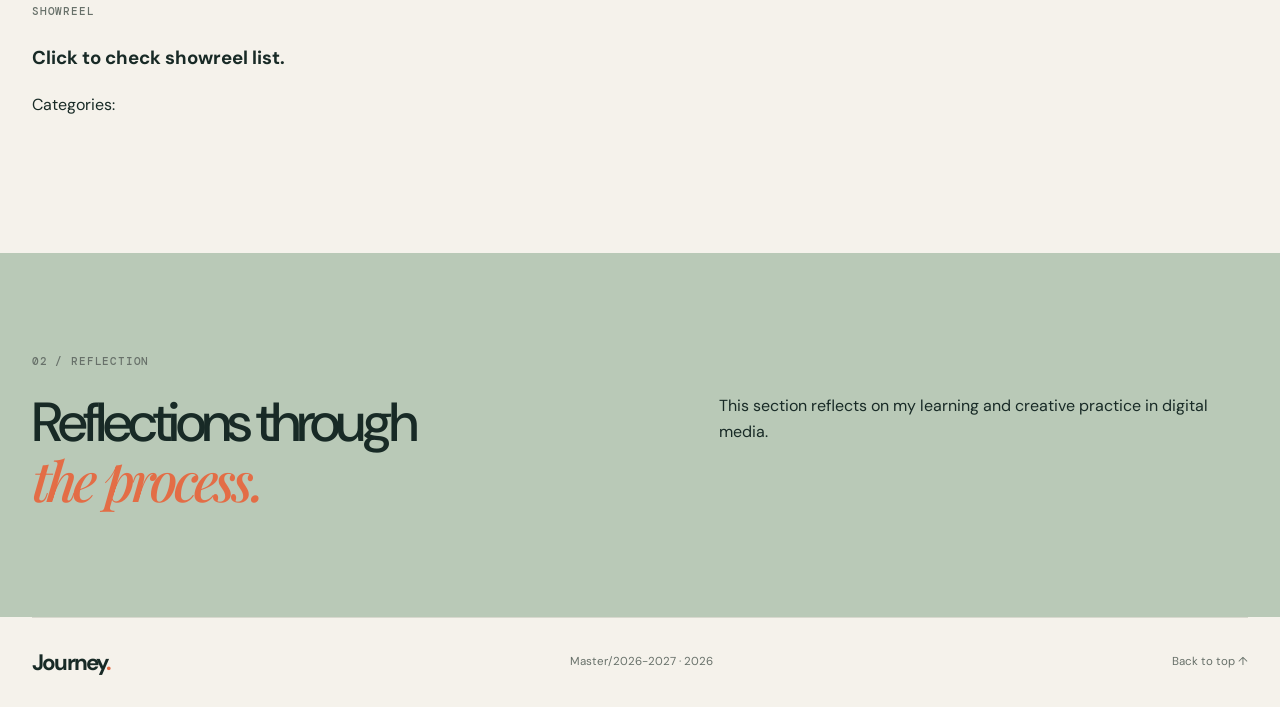
==== commit fa180598: "Add hero image to index.html Added an image to the hero section of the homepage." ====
--- a/index.html
+++ b/index.html
@@ -26,6 +26,11 @@
     <section class="hero section-shell" id="home">
       <p class="eyebrow"><span class="status-dot"></span> DIGITAL MEDIA · SHOWREEL · REFLECTION</p>
       <h1>I solemnly swear<br>that <span class="serif-accent">I'm up to no good.</span></h1>
+      <img
+  class="hero-image"
+  src="assets/IMG_0328.jpg"
+  alt="A visual introduction to my digital media portfolio"
+>
       <div class="hero-bottom">
         <p class="hero-intro">I'm <strong>Zhao Junyi - 赵隽怡</strong>, a Digital Media postgraduate at the University of Leeds. Here is to record my digital media experiences.</p>
         <a class="text-link" href="#reflection">Explore reflection <span aria-hidden="true">↓</span></a>
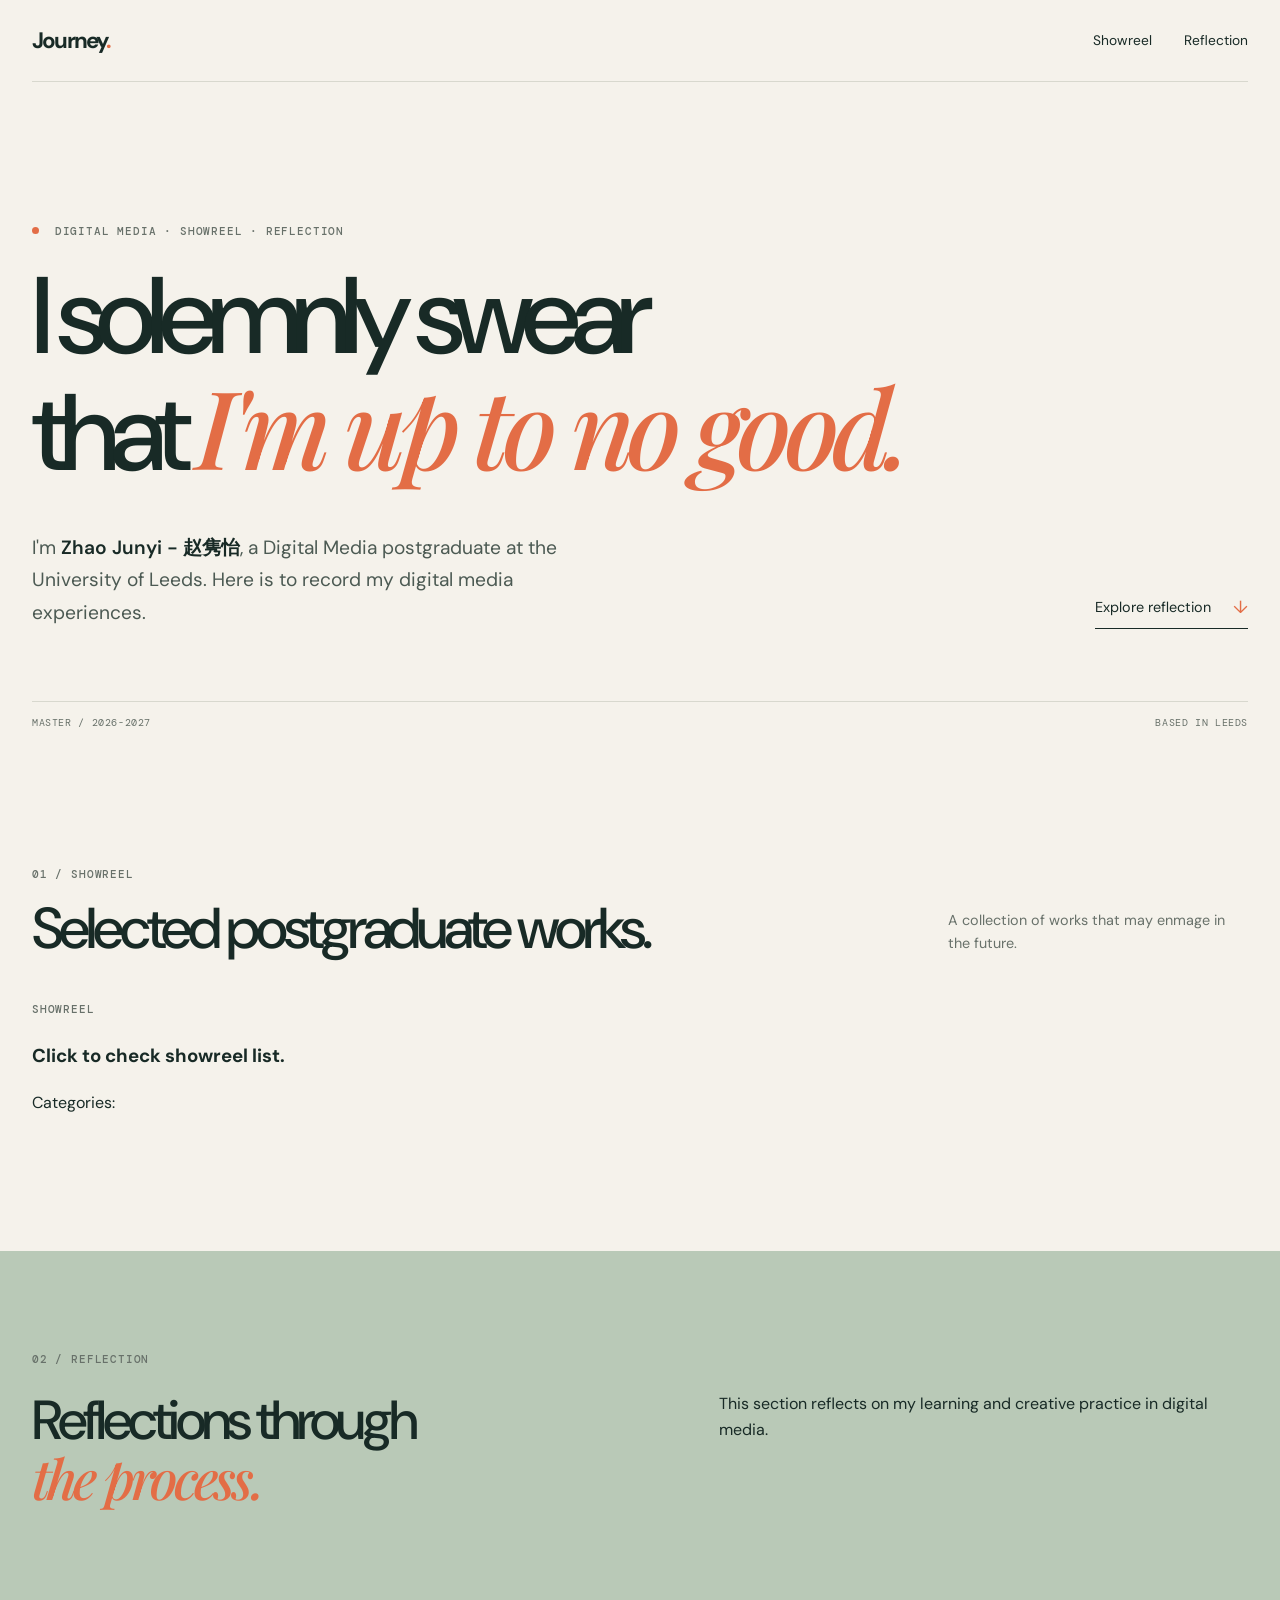
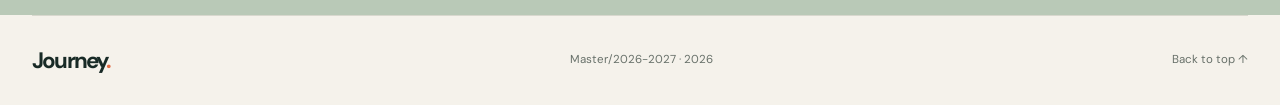
==== commit f258f27f: "Remove hero image from index.html Removed the hero image from the homepage." ====
--- a/index.html
+++ b/index.html
@@ -26,11 +26,6 @@
     <section class="hero section-shell" id="home">
       <p class="eyebrow"><span class="status-dot"></span> DIGITAL MEDIA · SHOWREEL · REFLECTION</p>
       <h1>I solemnly swear<br>that <span class="serif-accent">I'm up to no good.</span></h1>
-      <img
-  class="hero-image"
-  src="assets/IMG_0328.jpg"
-  alt="A visual introduction to my digital media portfolio"
->
       <div class="hero-bottom">
         <p class="hero-intro">I'm <strong>Zhao Junyi - 赵隽怡</strong>, a Digital Media postgraduate at the University of Leeds. Here is to record my digital media experiences.</p>
         <a class="text-link" href="#reflection">Explore reflection <span aria-hidden="true">↓</span></a>
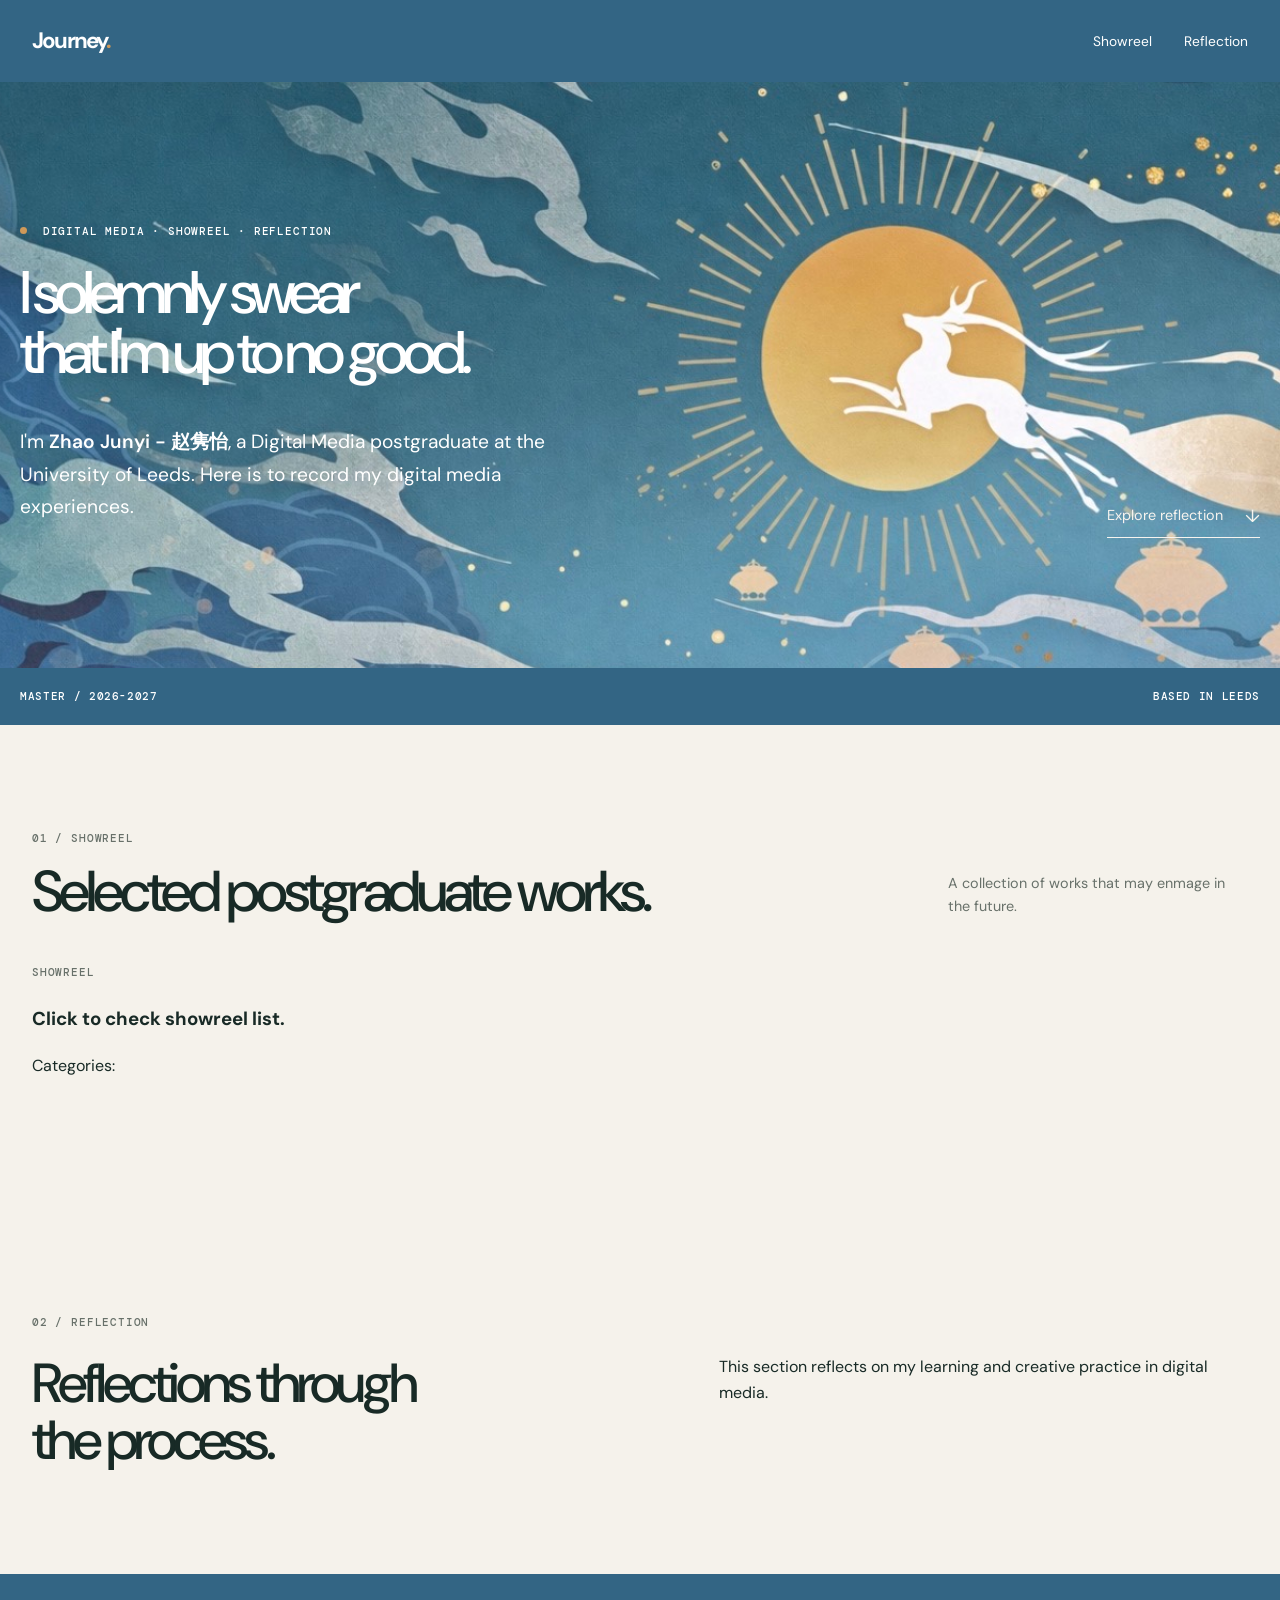
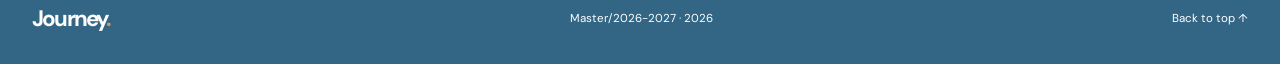
==== commit 71f3ba3a: "Wrap h2 in a link for weekly reflections" ====
--- a/index.html
+++ b/index.html
@@ -62,10 +62,12 @@
 
     <div>
       <p class="eyebrow">02 / REFLECTION</p>
-      <h2>
-        Reflections through<br>
-        <span class="serif-accent">the process.</span>
-      </h2>
+     <a href="reflection.html" aria-label="Read weekly reflections">
+  <h2>
+    Reflections through<br>
+    <span class="serif-accent">the process.</span>
+  </h2>
+</a>
     </div>
 
     <div class="about-copy">
@@ -76,7 +78,7 @@
     </div>
 
   </div>
-
+</section>
   
   </main>
 
--- a/style.css
+++ b/style.css
@@ -24,27 +24,76 @@
 .skip-link { position: absolute; z-index: 100; top: -60px; left: 16px; background: var(--ink); color: white; padding: 10px 14px; }
 .skip-link:focus { top: 12px; }
 
-.site-header { height: 82px; width: min(var(--page-width), calc(100% - 64px)); margin: auto; display: flex; align-items: center; justify-content: space-between; border-bottom: 1px solid var(--line); }
+.site-header { height: 82px; width: 100%; margin: 0; padding-inline: max(32px, calc((100vw - 1240px) / 2)); box-sizing: border-box;display: flex; align-items: center;justify-content: space-between; background: #336584;border-bottom: none;color: #FFFFFF;}.site-header .wordmark,
+.site-header .primary-nav a {
+  color: #FFFFFF;
+}
+
+.site-header .wordmark span {
+  color: #cf9959;
+}
 .wordmark { font-size: 1.4rem; font-weight: 700; letter-spacing: -.08em; }
-.wordmark span { color: var(--accent); }
+.wordmark span { color: #cf9959; }
 .primary-nav { display: flex; align-items: center; gap: 32px; font-size: .86rem; }
 .primary-nav a { transition: color .2s ease; }
-.primary-nav a:hover, .primary-nav a:focus-visible { color: var(--accent); }
+.primary-nav a:hover, .primary-nav a:focus-visible { color: #FFFFFF; }
 .primary-nav .nav-resume { border: 1px solid var(--ink); padding: 9px 14px; border-radius: 100px; }
 .nav-toggle { display: none; }
 
-.hero { padding-top: clamp(76px, 11vw, 150px); padding-bottom: 32px; }
+.hero { padding-top: clamp(76px, 11vw, 150px); padding-bottom: 0; }
 .eyebrow { margin: 0 0 24px; color: var(--muted); font: 500 .68rem/1.5 var(--font-mono); letter-spacing: .075em; }
-.status-dot { display: inline-block; width: 7px; height: 7px; margin-right: 8px; border-radius: 50%; background: var(--accent); vertical-align: 1px; }
+.status-dot { display: inline-block; width: 7px; height: 7px; margin-right: 8px; border-radius: 50%; background: #cf9959; vertical-align: 1px; }
 h1, h2, h3, p { margin-top: 0; }
-h1 { max-width: 950px; margin-bottom: 44px; font-size: clamp(3.4rem, 8.5vw, 7.8rem); font-weight: 500; line-height: .99; letter-spacing: -.085em; }
-.serif-accent { color: var(--accent); font-family: 'Playfair Display', Georgia, serif; font-weight: 500; font-style: italic; letter-spacing: -.07em; }
-.hero-bottom { display: flex; justify-content: space-between; align-items: end; gap: 36px; padding-bottom: 72px; }
+h1 { max-width: 950px; margin-bottom: 44px; font-size: 60px; font-weight: 500; line-height: .99; letter-spacing: -.085em; }
+.serif-accent { color: #FFFFFF; font-family: var(--font-body); font-weight: 500; font-style: normal; letter-spacing: inherit; }
+.about-section h2 .serif-accent {
+  color: var(--ink);
+}
+.hero-bottom { display: flex; justify-content: space-between; align-items: end; gap: 36px; padding-bottom: 144px; }
 .hero-intro { max-width: 550px; margin: 0; color: #4c5a53; font-size: clamp(1rem, 1.5vw, 1.2rem); line-height: 1.7; }
 .hero-intro strong { color: var(--ink); font-weight: 600; }
-.text-link { display: inline-flex; align-items: center; gap: 22px; padding-bottom: 7px; border-bottom: 1px solid var(--ink); font-size: .9rem; white-space: nowrap; }
-.text-link span { color: var(--accent); font-size: 1.1rem; }
-.hero-rule { display: flex; justify-content: space-between; padding-top: 14px; border-top: 1px solid var(--line); color: var(--muted); font: .64rem var(--font-mono); letter-spacing: .06em; }
+.hero .eyebrow,
+.hero h1,
+.hero .hero-intro,
+.hero .hero-intro strong {
+  color: #FFFFFF;
+}
+.text-link {
+  display: inline-flex;
+  align-items: center;
+  gap: 22px;
+  padding-bottom: 7px;
+  border-bottom: 1px solid #F7F4EF;
+  font-size: .9rem;
+  white-space: nowrap;
+  color: #F7F4EF;
+  transform: translateY(14px);
+}
+
+.text-link span {
+  color: #F7F4EF;
+  font-size: 1.1rem;
+}
+
+/* Full-width green information bar */
+.hero-rule {
+  display: flex;
+  align-items: center;
+  justify-content: space-between;
+
+  width: 100vw;
+  height: 1.5cm;
+  margin-left: calc(50% - 50vw);
+  padding: 0 max(20px, calc((100vw - 1240px) / 2));
+
+  background-color: #336584;
+  border-top: none;
+  color: #FFFFFF;
+
+  font: 500 .68rem/1.2 var(--font-mono);
+  letter-spacing: .06em;
+}
+
 
 .work-section { padding-top: 105px; padding-bottom: 120px; }
 .section-heading { display: flex; justify-content: space-between; align-items: end; gap: 32px; margin-bottom: 42px; }
@@ -65,7 +114,7 @@
 .arrow-link { display: inline-flex; gap: 16px; align-items: center; font-size: .85rem; border-bottom: 1px solid var(--line); padding-bottom: 5px; }
 .arrow-link span { color: var(--accent); }
 
-.about-section { padding-block: 100px 105px; background: var(--green); }
+.about-section { padding-block: 100px 105px; background: var(--paper); }
 .about-layout { display: grid; grid-template-columns: 1.05fr .95fr; gap: 8vw; }
 .about-layout h2 { font-size: clamp(2.2rem, 4.3vw, 4.1rem); }
 .about-copy { padding-top: 40px; }
@@ -81,9 +130,26 @@
 .contact-links a { border-bottom: 1px solid var(--line); padding-bottom: 5px; }
 .contact-links a span { color: var(--accent); }
 .contact-email { font-size: 1.1rem; }
-.site-footer { display: flex; align-items: center; justify-content: space-between; gap: 24px; min-height: 90px; border-top: 1px solid var(--line); color: var(--muted); font-size: .72rem; }
+.site-footer {
+  display: flex;
+  align-items: center;
+  justify-content: space-between;
+  gap: 24px;
+  min-height: 90px;
+  width: 100%;
+  margin-inline: 0;
+  padding-inline: max(32px, calc((100vw - 1240px) / 2));
+  box-sizing: border-box;
+  background: #336584;
+  border-top: none;
+  color:  #FFFFFF;
+  font-size: .72rem;
+}
 .site-footer p { margin: 0; }
-.site-footer .wordmark { color: var(--ink); }
+.site-footer .wordmark { color: #FFFFFF; }
+.site-footer a {
+  color: #FFFFFF;
+}
 
 /* Case-study pages */
 .case-hero { padding-top: 90px; padding-bottom: 60px; }
@@ -106,17 +172,17 @@
 .case-next a { display: inline-block; font-size: 1.25rem; border-bottom: 1px solid var(--ink); }
 
 @media (max-width: 720px) {
-  .section-shell, .site-header { width: min(100% - 40px, var(--page-width)); }
-  .site-header { height: 70px; }
+  .section-shell { width: min(100% - 40px, var(--page-width)); }
+  .site-header { height: 70px; width: 100%; padding-inline: 20px; }
   .nav-toggle { display: block; width: 42px; height: 42px; border: 1px solid var(--line); border-radius: 50%; background: transparent; cursor: pointer; }
   .nav-toggle-lines, .nav-toggle-lines::before, .nav-toggle-lines::after { display: block; position: relative; width: 16px; height: 1px; margin: auto; background: var(--ink); content: ''; }
   .nav-toggle-lines::before { position: absolute; top: -5px; }
   .nav-toggle-lines::after { position: absolute; top: 5px; }
-  .primary-nav { display: none; position: absolute; z-index: 10; top: 70px; left: 0; right: 0; padding: 22px 20px 26px; flex-direction: column; align-items: flex-start; gap: 20px; background: var(--paper); border-bottom: 1px solid var(--line); }
+  .primary-nav { display: none; position: absolute; z-index: 10; top: 70px; left: 0; right: 0; padding: 22px 20px 26px; flex-direction: column; align-items: flex-start; gap: 20px; background: #336584; border-bottom: 1px solid var(--line); }
   .primary-nav.is-open { display: flex; }
   .primary-nav .nav-resume { padding: 7px 12px; }
   .hero { padding-top: 76px; }
-  h1 { font-size: clamp(3.2rem, 15vw, 5.7rem); margin-bottom: 32px; }
+  h1 { font-size: 60px; margin-bottom: 32px; }
   .hero-bottom, .section-heading, .contact-bottom { align-items: flex-start; flex-direction: column; }
   .hero-bottom { padding-bottom: 48px; gap: 25px; }
   .work-section { padding-block: 76px 84px; }
@@ -130,7 +196,7 @@
   .contact-section { padding-block: 80px; }
   .contact-bottom { gap: 24px; margin-top: 34px; }
   .contact-links { min-width: 0; }
-  .site-footer { flex-wrap: wrap; padding-block: 22px; }
+  .site-footer { flex-wrap: wrap; padding-block: 22px; width: min(826.67px, calc(66.6667% - 26.67px)); }
   .site-footer p { order: 3; width: 100%; }
   .case-hero { padding-top: 64px; }
   .back-link { margin-bottom: 34px; }
@@ -143,3 +209,36 @@
   html { scroll-behavior: auto; }
   *, *::before, *::after { transition-duration: .01ms !important; animation-duration: .01ms !important; animation-iteration-count: 1 !important; }
 }
+
+ 
+/* Hero section background image */
+.hero {
+  position: relative;
+  isolation: isolate;
+  overflow: hidden;
+
+  width: 100%;
+  margin-inline: 0;
+  padding-inline: max(20px, calc((100% - 1240px) / 2));
+
+  background-color: #F7F4EF;
+  background-image: none;
+}
+
+/* Background layer: extend down, then crop */
+.hero::before {
+  content: "";
+  position: absolute;
+  top: 0;
+  right: 0;
+  bottom: 0;
+  left: 0;
+  z-index: -1;
+
+  background-image: url("assets/IMG_0328.jpg");
+  background-size: cover;
+  background-position: 86% 60%;
+  background-repeat: no-repeat;
+}
+
+}
